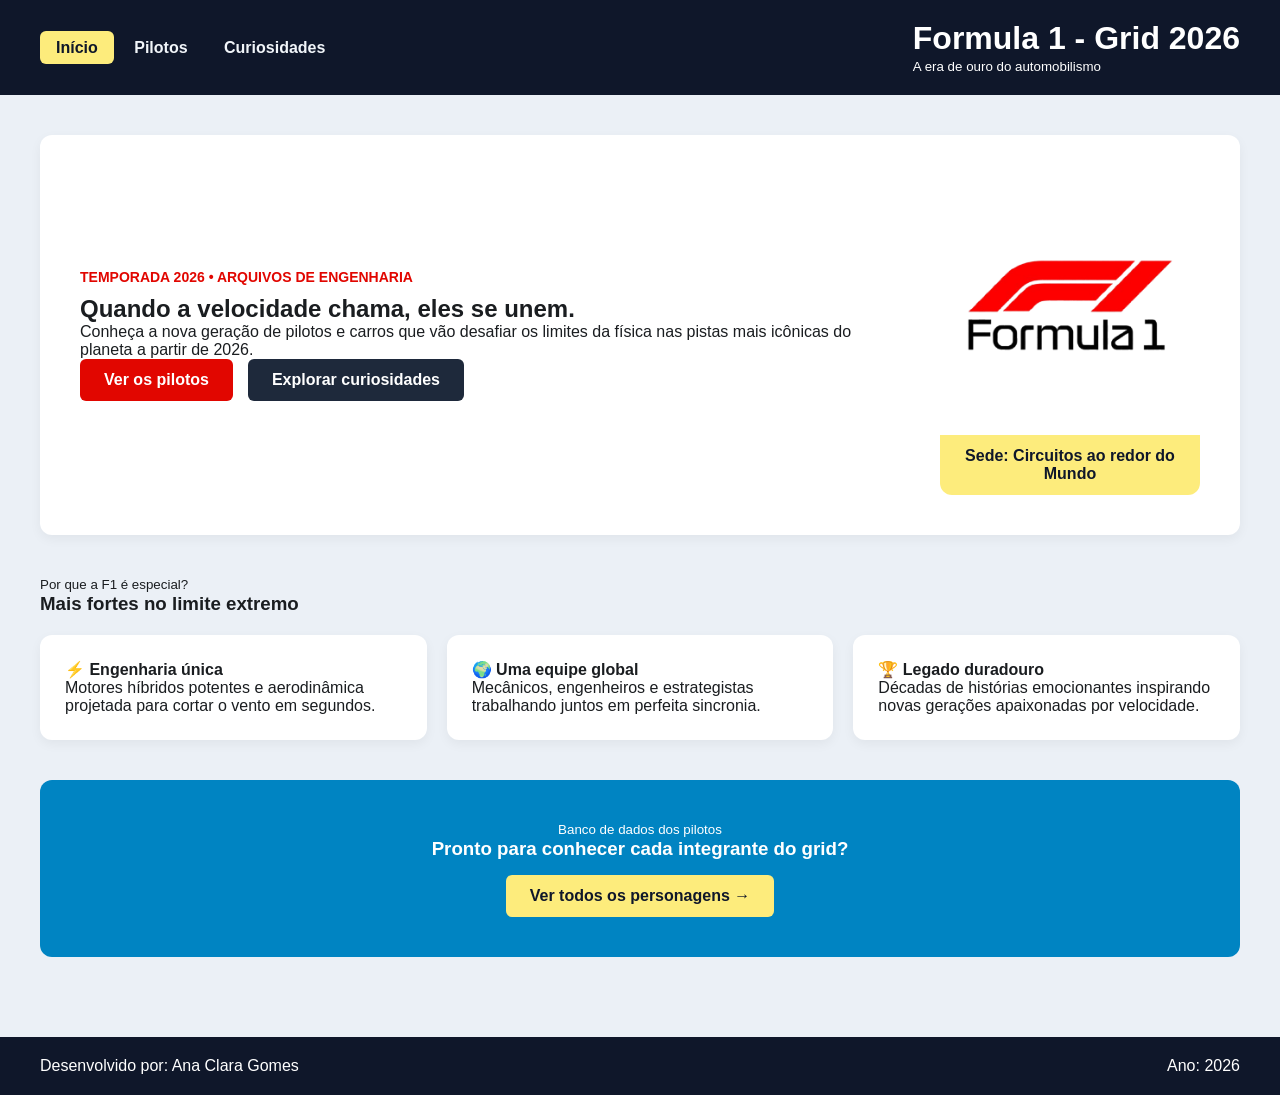
==== index.html @ 2468f674 "Add files via upload" ====
<!DOCTYPE html>
<html lang="pt-BR">
  <head>
    <meta charset="UTF-8" />
    <title>Formula 1 - Grid 2026 | Início</title>
    <!-- Usa o style.css principal da raiz do site -->
    <link rel="stylesheet" href="css/style.css" />
  </head>
  <body>
    <!-- CABEÇALHO -->
    <header id="cabecalho-principal">
        <div class="menu-links">
            <a href="index.html" class="active">Início</a>
            <a href="pages/pilotos.html">Pilotos</a>
            <a href="pages/curiosidades.html">Curiosidades</a>
        </div>
        <div class="titulo-direita">
            <h1>Formula 1 - Grid 2026</h1>
            <small>A era de ouro do automobilismo</small>
        </div>
    </header>

    <main>
        <!-- SEÇÃO HERO (Apresentação Principal) -->
        <section id="apresentacao">
            <article>
                <span class="subtitulo-topo">Temporada 2026 • Arquivos de Engenharia</span>
                <h2>Quando a velocidade chama, eles se unem.</h2>
                <p>Conheça a nova geração de pilotos e carros que vão desafiar os limites da física nas pistas mais icônicas do planeta a partir de 2026.</p>
                <div class="botoes-hero">
                    <a href="pages/pilotos.html" class="btn-principal">Ver os pilotos</a>
                    <a href="pages/curiosidades.html" class="btn-secundario">Explorar curiosidades</a>
                </div>
            </article>
            <div class="container-imagem-hero">
                <img src="assets/files/img/logo.png" alt="Carro de corrida moderno da Formula 1">
                <div class="tarjeta-amarela">Sede: Circuitos ao redor do Mundo</div>
            </div>
        </section>

        <!-- SEÇÃO DE REQUISITOS (Três Cards Brancos) -->
        <section id="detalhes-especiais">
            <div class="titulo-secao-meio">
                <small>Por que a F1 é especial?</small>
                <h3>Mais fortes no limite extremo</h3>
            </div>

            <div class="grid-tres-cards">
                <div class="card-branco">
                    <h4>⚡ Engenharia única</h4>
                    <p>Motores híbridos potentes e aerodinâmica projetada para cortar o vento em segundos.</p>
                </div>
                <div class="card-branco">
                    <h4>🌍 Uma equipe global</h4>
                    <p>Mecânicos, engenheiros e estrategistas trabalhando juntos em perfeita sincronia.</p>
                </div>
                <div class="card-branco">
                    <h4>🏆 Legado duradouro</h4>
                    <p>Décadas de histórias emocionantes inspirando novas gerações apaixonadas por velocidade.</p>
                </div>
            </div>
        </section>

        <!-- BANNER AZUL DE CHAMADA (CTA) -->
        <section id="banner-chamada">
            <small>Banco de dados dos pilotos</small>
            <h3>Pronto para conhecer cada integrante do grid?</h3>
            <a href="pages/pilotos.html" class="btn-aviso">Ver todos os personagens →</a>
        </section>
    </main>

    <!-- RODAPÉ -->
    <footer>
        <p>Desenvolvido por: Ana Clara Gomes</p>
        <p>Ano: 2026</p>
    </footer>
</body>
</html>
---- css/style.css ----
/* --- CONFIGURAÇÕES GERAIS --- */
* {
    box-sizing: border-box;
    margin: 0;
    padding: 0;
}

body {
    font-family: 'Segoe UI', Tahoma, Geneva, Verdana, sans-serif;
    background-color: rgb(235, 240, 246);
    color: #1A1D20;
}

/* --- CABEÇALHO --- */
#cabecalho-principal {
    display: flex;
    justify-content: space-between;
    align-items: center;
    background-color: #0F172A;
    color: rgb(255, 255, 255);
    padding: 20px 40px;
}

#cabecalho-principal a {
    color: rgb(241, 245, 249);
    text-decoration: none;
    font-size: 16px;
    font-weight: 600;
    padding: 8px 16px;
    border-radius: 6px;
}

#cabecalho-principal a.active {
    background-color: #fdec7c;
    color: #0F172A;
}

/* --- CONTEÚDO DA HOME --- */
main {
    padding: 40px;
}

#apresentacao {
    display: flex;
    justify-content: space-between;
    align-items: center;
    gap: 40px;
    background-color: rgb(255, 255, 255);
    padding: 40px;
    border-radius: 12px;
    margin-bottom: 40px;
    box-shadow: 0 4px 12px rgba(0, 0, 0, 0.05);
}

.subtitulo-topo {
    color: #e10600;
    font-weight: bold;
    font-size: 14px;
    text-transform: uppercase;
    display: block;
    margin-bottom: 10px;
}

.botoes-hero {
    display: flex;
    gap: 15px;
}

.btn-principal {
    background-color: #e10600;
    color: white;
    text-decoration: none;
    font-weight: bold;
    padding: 12px 24px;
    border-radius: 6px;
}

.btn-secundario {
    background-color: #1e293b;
    color: white;
    text-decoration: none;
    font-weight: bold;
    padding: 12px 24px;
    border-radius: 6px;
}

.container-imagem-hero {
    display: flex;
    flex-direction: column;
    align-items: center;
}

#apresentacao img {
    width: 100%;
    max-width: 450px;
    border-radius: 12px 12px 0 0;
}

.tarjeta-amarela {
    background-color: #fdec7c;
    color: #0F172A;
    font-weight: bold;
    padding: 12px;
    width: 100%;
    max-width: 450px;
    text-align: center;
    border-radius: 0 0 12px 12px;
}

/* --- GRID DE REQUISITOS (3 CARDS) --- */
.grid-tres-cards {
    display: flex;
    justify-content: space-between;
    gap: 20px;
    margin-top: 20px;
    margin-bottom: 40px;
}

.card-branco {
    background-color: white;
    padding: 25px;
    border-radius: 12px;
    flex: 1;
    box-shadow: 0 4px 12px rgba(0, 0, 0, 0.05);
}

/* --- BANNER AZUL DE CHAMADA --- */
#banner-chamada {
    background-color: #0084c2;
    color: white;
    text-align: center;
    padding: 40px;
    border-radius: 12px;
}

.btn-aviso {
    display: inline-block;
    background-color: #fdec7c;
    color: #0F172A;
    padding: 12px 24px;
    border-radius: 6px;
    text-decoration: none;
    font-weight: bold;
    margin-top: 15px;
}

/* --- RODAPÉ --- */
footer {
    background-color: #0F172A;
    color: white;
    padding: 20px 40px;
    display: flex;
    justify-content: space-between;
    margin-top: 40px;
}
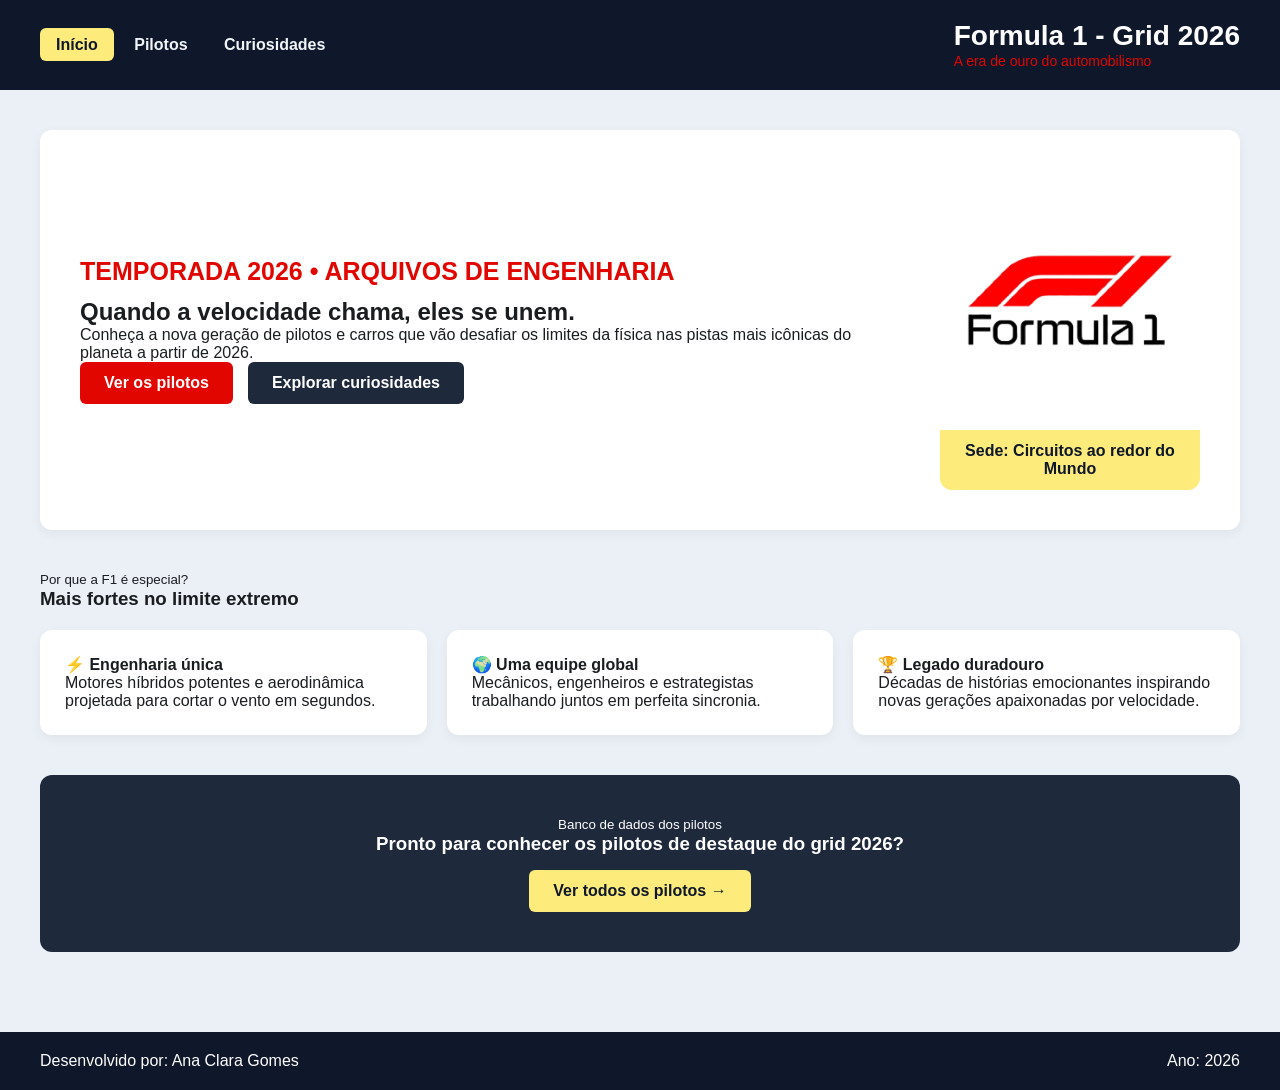
==== commit 849cfa32: "alteracoes css" ====
--- a/index.html
+++ b/index.html
@@ -64,8 +64,8 @@
         <!-- BANNER AZUL DE CHAMADA (CTA) -->
         <section id="banner-chamada">
             <small>Banco de dados dos pilotos</small>
-            <h3>Pronto para conhecer cada integrante do grid?</h3>
-            <a href="pages/pilotos.html" class="btn-aviso">Ver todos os personagens →</a>
+            <h3>Pronto para conhecer os pilotos de destaque do grid 2026?</h3>
+            <a href="pages/pilotos.html" class="btn-aviso">Ver todos os pilotos →</a>
         </section>
     </main>
 
--- a/css/style.css
+++ b/css/style.css
@@ -35,6 +35,20 @@
     color: #0F172A;
 }
 
+.titulo-grid {
+    text-align: right;
+}
+
+#cabecalho-principal h1 {
+    font-size: 28px;
+    font-weight: 900;
+}
+
+#cabecalho-principal small {
+    font-size: 14px;
+    color: #e10600;
+}
+
 /* --- CONTEÚDO DA HOME --- */
 main {
     padding: 40px;
@@ -55,10 +69,10 @@
 .subtitulo-topo {
     color: #e10600;
     font-weight: bold;
-    font-size: 14px;
+    font-size: 25px;
     text-transform: uppercase;
     display: block;
-    margin-bottom: 10px;
+    margin-bottom: 12px;
 }
 
 .botoes-hero {
@@ -88,12 +102,14 @@
     display: flex;
     flex-direction: column;
     align-items: center;
+    gap: 0;
 }
 
 #apresentacao img {
     width: 100%;
     max-width: 450px;
     border-radius: 12px 12px 0 0;
+    display: block;
 }
 
 .tarjeta-amarela {
@@ -110,6 +126,7 @@
 /* --- GRID DE REQUISITOS (3 CARDS) --- */
 .grid-tres-cards {
     display: flex;
+    font-size: 16px;
     justify-content: space-between;
     gap: 20px;
     margin-top: 20px;
@@ -126,7 +143,7 @@
 
 /* --- BANNER AZUL DE CHAMADA --- */
 #banner-chamada {
-    background-color: #0084c2;
+    background-color: #1e293b;
     color: white;
     text-align: center;
     padding: 40px;
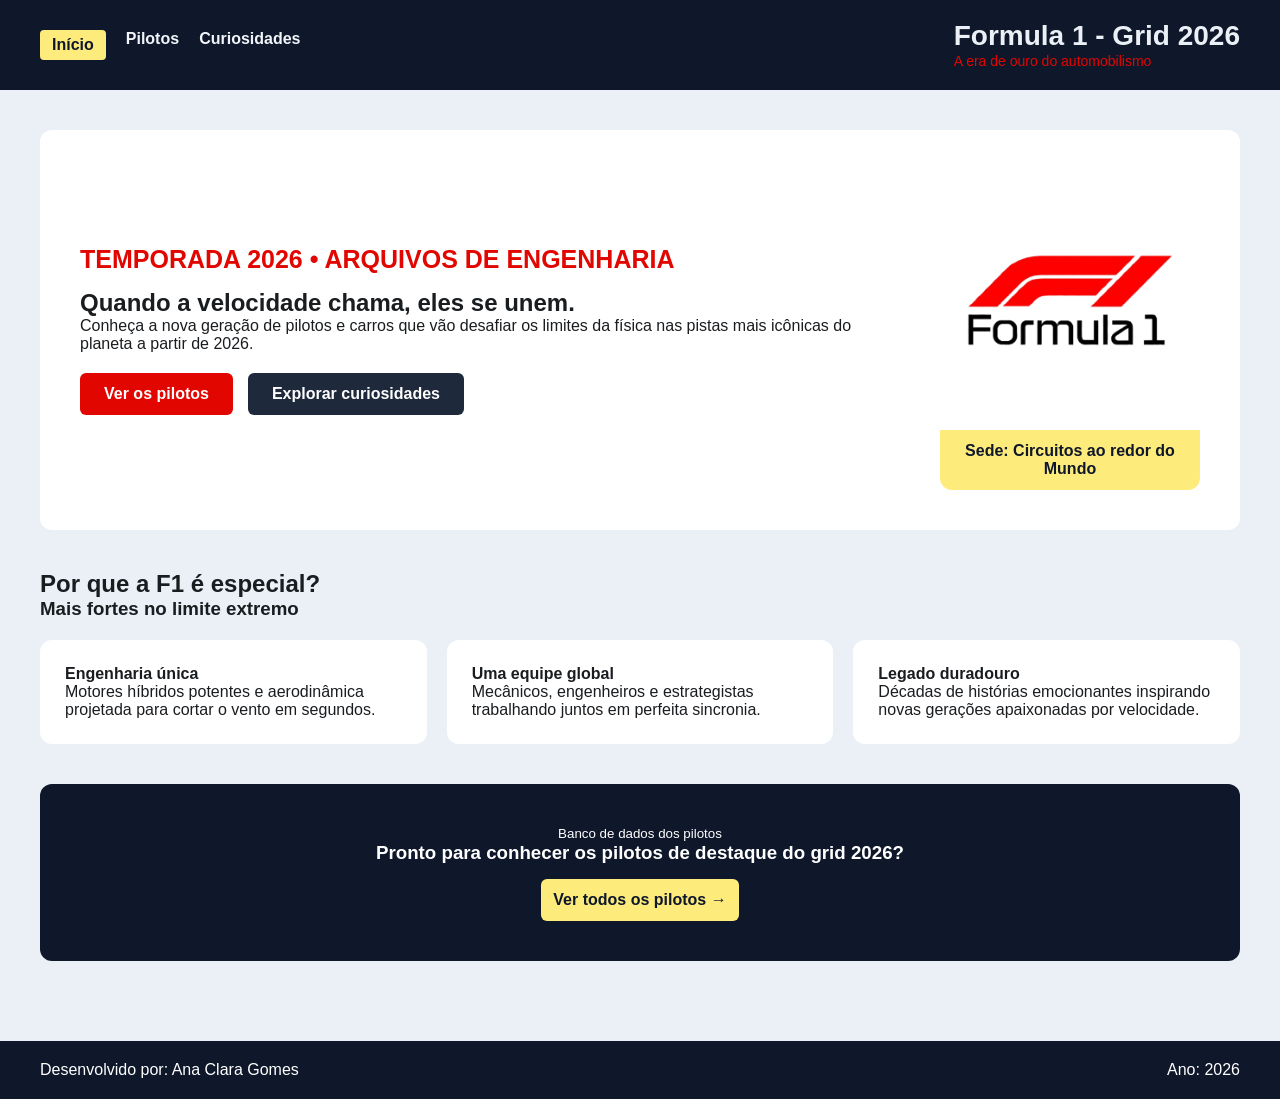
==== commit 6892d836: "arrumando o css parte 2" ====
--- a/index.html
+++ b/index.html
@@ -3,65 +3,58 @@
   <head>
     <meta charset="UTF-8" />
     <title>Formula 1 - Grid 2026 | Início</title>
-    <!-- Usa o style.css principal da raiz do site -->
     <link rel="stylesheet" href="css/style.css" />
   </head>
   <body>
-    <!-- CABEÇALHO -->
     <header id="cabecalho-principal">
-        <div class="menu-links">
+        <article class="menu-links">
             <a href="index.html" class="active">Início</a>
             <a href="pages/pilotos.html">Pilotos</a>
             <a href="pages/curiosidades.html">Curiosidades</a>
-        </div>
-        <div class="titulo-direita">
+        </article>
+        <article class="titulo-direita">
             <h1>Formula 1 - Grid 2026</h1>
             <small>A era de ouro do automobilismo</small>
-        </div>
+        </article>
     </header>
 
     <main>
-        <!-- SEÇÃO HERO (Apresentação Principal) -->
         <section id="apresentacao">
             <article>
                 <span class="subtitulo-topo">Temporada 2026 • Arquivos de Engenharia</span>
                 <h2>Quando a velocidade chama, eles se unem.</h2>
                 <p>Conheça a nova geração de pilotos e carros que vão desafiar os limites da física nas pistas mais icônicas do planeta a partir de 2026.</p>
-                <div class="botoes-hero">
+                <article class="botoes-hero">
                     <a href="pages/pilotos.html" class="btn-principal">Ver os pilotos</a>
                     <a href="pages/curiosidades.html" class="btn-secundario">Explorar curiosidades</a>
-                </div>
+                </article>
             </article>
-            <div class="container-imagem-hero">
+            <article class="container-imagem-hero">
                 <img src="assets/files/img/logo.png" alt="Carro de corrida moderno da Formula 1">
-                <div class="tarjeta-amarela">Sede: Circuitos ao redor do Mundo</div>
-            </div>
+                <article class="tarjeta-amarela">Sede: Circuitos ao redor do Mundo</article>
+            </article>
         </section>
+        <section id="detalhes-especiais">
+            <article class="titulo-secao-meio">
+                <h2>Por que a F1 é especial?</h2>
+                <h3>Mais fortes no limite extremo</h3>
+            </article>
 
-        <!-- SEÇÃO DE REQUISITOS (Três Cards Brancos) -->
-        <section id="detalhes-especiais">
-            <div class="titulo-secao-meio">
-                <small>Por que a F1 é especial?</small>
-                <h3>Mais fortes no limite extremo</h3>
-            </div>
-
-            <div class="grid-tres-cards">
-                <div class="card-branco">
-                    <h4>⚡ Engenharia única</h4>
+            <article class="grid-tres-cards">
+                <article class="card-branco">
+                    <h4>Engenharia única</h4>
                     <p>Motores híbridos potentes e aerodinâmica projetada para cortar o vento em segundos.</p>
-                </div>
-                <div class="card-branco">
-                    <h4>🌍 Uma equipe global</h4>
+                </article>
+                <article class="card-branco">
+                    <h4> Uma equipe global</h4>
                     <p>Mecânicos, engenheiros e estrategistas trabalhando juntos em perfeita sincronia.</p>
-                </div>
-                <div class="card-branco">
-                    <h4>🏆 Legado duradouro</h4>
+                </article>
+                <article class="card-branco">
+                    <h4>Legado duradouro</h4>
                     <p>Décadas de histórias emocionantes inspirando novas gerações apaixonadas por velocidade.</p>
-                </div>
-            </div>
+                </article>
+            </article>
         </section>
-
-        <!-- BANNER AZUL DE CHAMADA (CTA) -->
         <section id="banner-chamada">
             <small>Banco de dados dos pilotos</small>
             <h3>Pronto para conhecer os pilotos de destaque do grid 2026?</h3>
@@ -69,7 +62,6 @@
         </section>
     </main>
 
-    <!-- RODAPÉ -->
     <footer>
         <p>Desenvolvido por: Ana Clara Gomes</p>
         <p>Ano: 2026</p>
--- a/css/style.css
+++ b/css/style.css
@@ -1,172 +1,176 @@
-/* --- CONFIGURAÇÕES GERAIS --- */
-* {
-    box-sizing: border-box;
-    margin: 0;
-    padding: 0;
-}
-
-body {
-    font-family: 'Segoe UI', Tahoma, Geneva, Verdana, sans-serif;
-    background-color: rgb(235, 240, 246);
-    color: #1A1D20;
-}
-
-/* --- CABEÇALHO --- */
-#cabecalho-principal {
-    display: flex;
-    justify-content: space-between;
-    align-items: center;
-    background-color: #0F172A;
-    color: rgb(255, 255, 255);
-    padding: 20px 40px;
-}
-
-#cabecalho-principal a {
-    color: rgb(241, 245, 249);
-    text-decoration: none;
-    font-size: 16px;
-    font-weight: 600;
-    padding: 8px 16px;
-    border-radius: 6px;
-}
-
-#cabecalho-principal a.active {
-    background-color: #fdec7c;
-    color: #0F172A;
-}
-
-.titulo-grid {
-    text-align: right;
-}
-
-#cabecalho-principal h1 {
-    font-size: 28px;
-    font-weight: 900;
-}
-
-#cabecalho-principal small {
-    font-size: 14px;
-    color: #e10600;
-}
-
-/* --- CONTEÚDO DA HOME --- */
-main {
-    padding: 40px;
-}
-
-#apresentacao {
-    display: flex;
-    justify-content: space-between;
-    align-items: center;
-    gap: 40px;
-    background-color: rgb(255, 255, 255);
-    padding: 40px;
-    border-radius: 12px;
-    margin-bottom: 40px;
-    box-shadow: 0 4px 12px rgba(0, 0, 0, 0.05);
-}
-
-.subtitulo-topo {
-    color: #e10600;
-    font-weight: bold;
-    font-size: 25px;
-    text-transform: uppercase;
-    display: block;
-    margin-bottom: 12px;
-}
-
-.botoes-hero {
-    display: flex;
-    gap: 15px;
-}
-
-.btn-principal {
-    background-color: #e10600;
-    color: white;
-    text-decoration: none;
-    font-weight: bold;
-    padding: 12px 24px;
-    border-radius: 6px;
-}
-
-.btn-secundario {
-    background-color: #1e293b;
-    color: white;
-    text-decoration: none;
-    font-weight: bold;
-    padding: 12px 24px;
-    border-radius: 6px;
-}
-
-.container-imagem-hero {
-    display: flex;
-    flex-direction: column;
-    align-items: center;
-    gap: 0;
-}
-
-#apresentacao img {
-    width: 100%;
-    max-width: 450px;
-    border-radius: 12px 12px 0 0;
-    display: block;
-}
-
-.tarjeta-amarela {
-    background-color: #fdec7c;
-    color: #0F172A;
-    font-weight: bold;
-    padding: 12px;
-    width: 100%;
-    max-width: 450px;
-    text-align: center;
-    border-radius: 0 0 12px 12px;
-}
-
-/* --- GRID DE REQUISITOS (3 CARDS) --- */
-.grid-tres-cards {
-    display: flex;
-    font-size: 16px;
-    justify-content: space-between;
-    gap: 20px;
-    margin-top: 20px;
-    margin-bottom: 40px;
-}
-
-.card-branco {
-    background-color: white;
-    padding: 25px;
-    border-radius: 12px;
-    flex: 1;
-    box-shadow: 0 4px 12px rgba(0, 0, 0, 0.05);
-}
-
-/* --- BANNER AZUL DE CHAMADA --- */
-#banner-chamada {
-    background-color: #1e293b;
-    color: white;
-    text-align: center;
-    padding: 40px;
-    border-radius: 12px;
-}
-
-.btn-aviso {
-    display: inline-block;
-    background-color: #fdec7c;
-    color: #0F172A;
-    padding: 12px 24px;
-    border-radius: 6px;
-    text-decoration: none;
-    font-weight: bold;
-    margin-top: 15px;
-}
-
-/* --- RODAPÉ --- */
-footer {
-    background-color: #0F172A;
-    color: white;
-    padding: 20px 40px;
-    display: flex;
-    justify-content: space-between;
-    margin-top: 40px;
-}
+ *{
+    box-sizing: border-box;
+    margin: 0;
+    padding: 0;
+}
+
+body {
+    font-family: sans-serif;
+    background-color: rgb(235, 240, 246);
+    color: #1A1D20;
+}
+
+#cabecalho-principal {
+    display: flex;
+    justify-content: space-between;
+    align-items: center;
+    background-color: #0F172A;
+    color: rgb(235, 240, 246);
+    padding: 20px 40px;
+}
+
+.menu-links {
+    gap: 20px;
+    display: flex;
+    gap: 20px;
+}
+
+#cabecalho-principal a {
+    font-size: 16px;
+    font-weight: 600;
+    color: rgb(241, 245, 249);
+    text-decoration: none;
+}
+
+#cabecalho-principal a.active {
+    background-color: #fdec7c;
+    color: #0F172A;
+    padding: 6px 12px;
+    border-radius: 4px;
+}
+
+.titulo-grid {
+    text-align: right;
+}
+
+#cabecalho-principal h1 {
+    font-size: 28px;
+    font-weight: 900;
+}
+
+#cabecalho-principal small {
+    font-size: 14px;
+    color: #e10600;
+}
+
+main {
+    padding: 40px;
+}
+
+#apresentacao {
+    display: flex;
+    justify-content: space-between;
+    align-items: center;
+    gap: 40px;
+    background-color: rgb(255, 255, 255);
+    padding: 40px;
+    border-radius: 12px;
+    margin-bottom: 40px;
+}
+
+.subtitulo-topo {
+    color: #e10600;
+    font-weight: bold;
+    font-size: 25px;
+    text-transform: uppercase;
+    display: block;
+    margin-bottom: 15px;
+}
+
+.botoes-hero {
+    display: flex;
+    gap: 15px;
+    margin-top: 20px;
+}
+
+.btn-principal {
+    background-color: #e10600;
+    color: white;
+    text-decoration: none;
+    font-weight: bold;
+    padding: 12px 24px;
+    border-radius: 6px;
+}
+
+.btn-secundario {
+    background-color: #1e293b;
+    color: white;
+    text-decoration: none;
+    font-weight: bold;
+    padding: 12px 24px;
+    border-radius: 6px;
+}
+
+.container-imagem-hero {
+    display: flex;
+    flex-direction: column;
+    align-items: center;
+}
+
+#apresentacao img {
+    width: 100%;
+    max-width: 450px;
+    border-radius: 12px 12px 0 0;
+    display: block;
+}
+
+.tarjeta-amarela {
+    background-color: #fdec7c;
+    color: #0F172A;
+    font-weight: bold;
+    padding: 12px;
+    width: 100%;
+    max-width: 450px;
+    text-align: center;
+    border-radius: 0 0 12px 12px;
+}
+
+.detalhes-especiais h2 {
+    display: flex;
+    flex-direction: column;
+    gap: 20px;
+    margin-bottom: 40px;
+}
+
+.grid-tres-cards {
+    display: flex;
+    justify-content: space-between;
+    gap: 20px;
+    margin-top: 20px;
+    margin-bottom: 40px;
+}
+
+.card-branco {
+    background-color: white;
+    padding: 25px;
+    border-radius: 12px;
+    flex: 1;
+}
+
+#banner-chamada {
+    background-color: #0F172A;
+    color: white;
+    text-align: center;
+    padding: 40px;
+    border-radius: 12px;
+}
+
+.btn-aviso {
+    display: inline-block;
+    background-color: #fdec7c;
+    color: #0F172A;
+    padding: 12px;
+    border-radius: 6px;
+    text-decoration: none;
+    font-weight: bold;
+    margin-top: 15px;
+}
+
+footer {
+    background-color: #0F172A;
+    color: white;
+    padding: 20px 40px;
+    display: flex;
+    justify-content: space-between;
+    margin-top: 40px;
+}
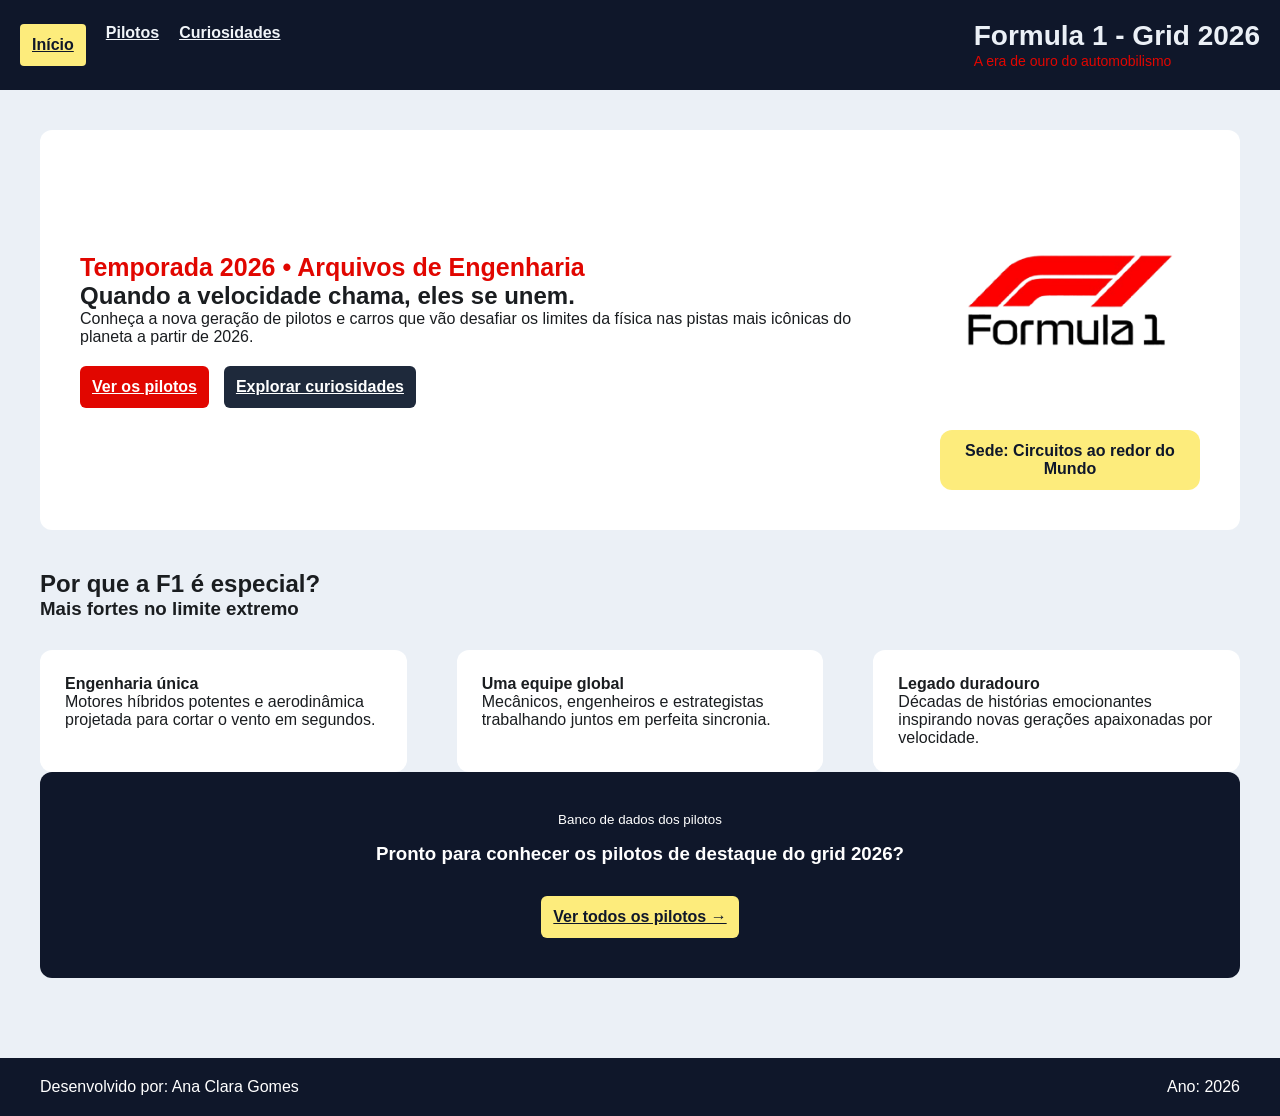
==== commit e771fc7b: "feat:modificando css e html da pagina inicial" ====
--- a/index.html
+++ b/index.html
@@ -24,18 +24,18 @@
                 <span class="subtitulo-topo">Temporada 2026 • Arquivos de Engenharia</span>
                 <h2>Quando a velocidade chama, eles se unem.</h2>
                 <p>Conheça a nova geração de pilotos e carros que vão desafiar os limites da física nas pistas mais icônicas do planeta a partir de 2026.</p>
-                <article class="botoes-hero">
+                <article class="botoes-interativos">
                     <a href="pages/pilotos.html" class="btn-principal">Ver os pilotos</a>
                     <a href="pages/curiosidades.html" class="btn-secundario">Explorar curiosidades</a>
                 </article>
             </article>
-            <article class="container-imagem-hero">
+            <article class="container-imagem-logo">
                 <img src="assets/files/img/logo.png" alt="Carro de corrida moderno da Formula 1">
                 <article class="tarjeta-amarela">Sede: Circuitos ao redor do Mundo</article>
             </article>
         </section>
         <section id="detalhes-especiais">
-            <article class="titulo-secao-meio">
+            <article class="titulo-meio">
                 <h2>Por que a F1 é especial?</h2>
                 <h3>Mais fortes no limite extremo</h3>
             </article>
@@ -67,4 +67,4 @@
         <p>Ano: 2026</p>
     </footer>
 </body>
-</html>
+</html>
--- a/css/style.css
+++ b/css/style.css
@@ -1,4 +1,4 @@
- *{
+*{
     box-sizing: border-box;
     margin: 0;
     padding: 0;
@@ -16,36 +16,35 @@
     align-items: center;
     background-color: #0F172A;
     color: rgb(235, 240, 246);
-    padding: 20px 40px;
+    padding: 20px;
 }
 
 .menu-links {
-    gap: 20px;
     display: flex;
     gap: 20px;
 }
 
 #cabecalho-principal a {
     font-size: 16px;
-    font-weight: 600;
+    font-weight: bold;
     color: rgb(241, 245, 249);
-    text-decoration: none;
 }
 
 #cabecalho-principal a.active {
     background-color: #fdec7c;
     color: #0F172A;
-    padding: 6px 12px;
+    padding:12px;
     border-radius: 4px;
 }
 
 .titulo-grid {
-    text-align: right;
+    display: flex;
+    justify-content: flex;
 }
 
 #cabecalho-principal h1 {
     font-size: 28px;
-    font-weight: 900;
+    font-weight: bold;
 }
 
 #cabecalho-principal small {
@@ -55,6 +54,7 @@
 
 main {
     padding: 40px;
+    gap: 40px;
 }
 
 #apresentacao {
@@ -72,12 +72,10 @@
     color: #e10600;
     font-weight: bold;
     font-size: 25px;
-    text-transform: uppercase;
     display: block;
-    margin-bottom: 15px;
 }
 
-.botoes-hero {
+.botoes-interativos {
     display: flex;
     gap: 15px;
     margin-top: 20px;
@@ -86,22 +84,20 @@
 .btn-principal {
     background-color: #e10600;
     color: white;
-    text-decoration: none;
     font-weight: bold;
-    padding: 12px 24px;
+    padding: 12px;
     border-radius: 6px;
 }
 
 .btn-secundario {
     background-color: #1e293b;
     color: white;
-    text-decoration: none;
     font-weight: bold;
-    padding: 12px 24px;
+    padding: 12px;
     border-radius: 6px;
 }
 
-.container-imagem-hero {
+.container-imagem-logo {
     display: flex;
     flex-direction: column;
     align-items: center;
@@ -109,8 +105,7 @@
 
 #apresentacao img {
     width: 100%;
-    max-width: 450px;
-    border-radius: 12px 12px 0 0;
+    border-radius: 12px;
     display: block;
 }
 
@@ -120,24 +115,21 @@
     font-weight: bold;
     padding: 12px;
     width: 100%;
-    max-width: 450px;
     text-align: center;
-    border-radius: 0 0 12px 12px;
+    border-radius:12px;
 }
 
 .detalhes-especiais h2 {
     display: flex;
     flex-direction: column;
-    gap: 20px;
-    margin-bottom: 40px;
+    gap: 60px;
 }
 
 .grid-tres-cards {
     display: flex;
     justify-content: space-between;
-    gap: 20px;
-    margin-top: 20px;
-    margin-bottom: 40px;
+    gap: 50px;
+    margin-top: 30px;
 }
 
 .card-branco {
@@ -150,18 +142,20 @@
 #banner-chamada {
     background-color: #0F172A;
     color: white;
-    text-align: center;
+    flex-direction: column;
+    display: flex;
+    align-items: center;
+    justify-content: center;
     padding: 40px;
+    gap: 16px;
     border-radius: 12px;
 }
 
 .btn-aviso {
-    display: inline-block;
     background-color: #fdec7c;
     color: #0F172A;
     padding: 12px;
     border-radius: 6px;
-    text-decoration: none;
     font-weight: bold;
     margin-top: 15px;
 }
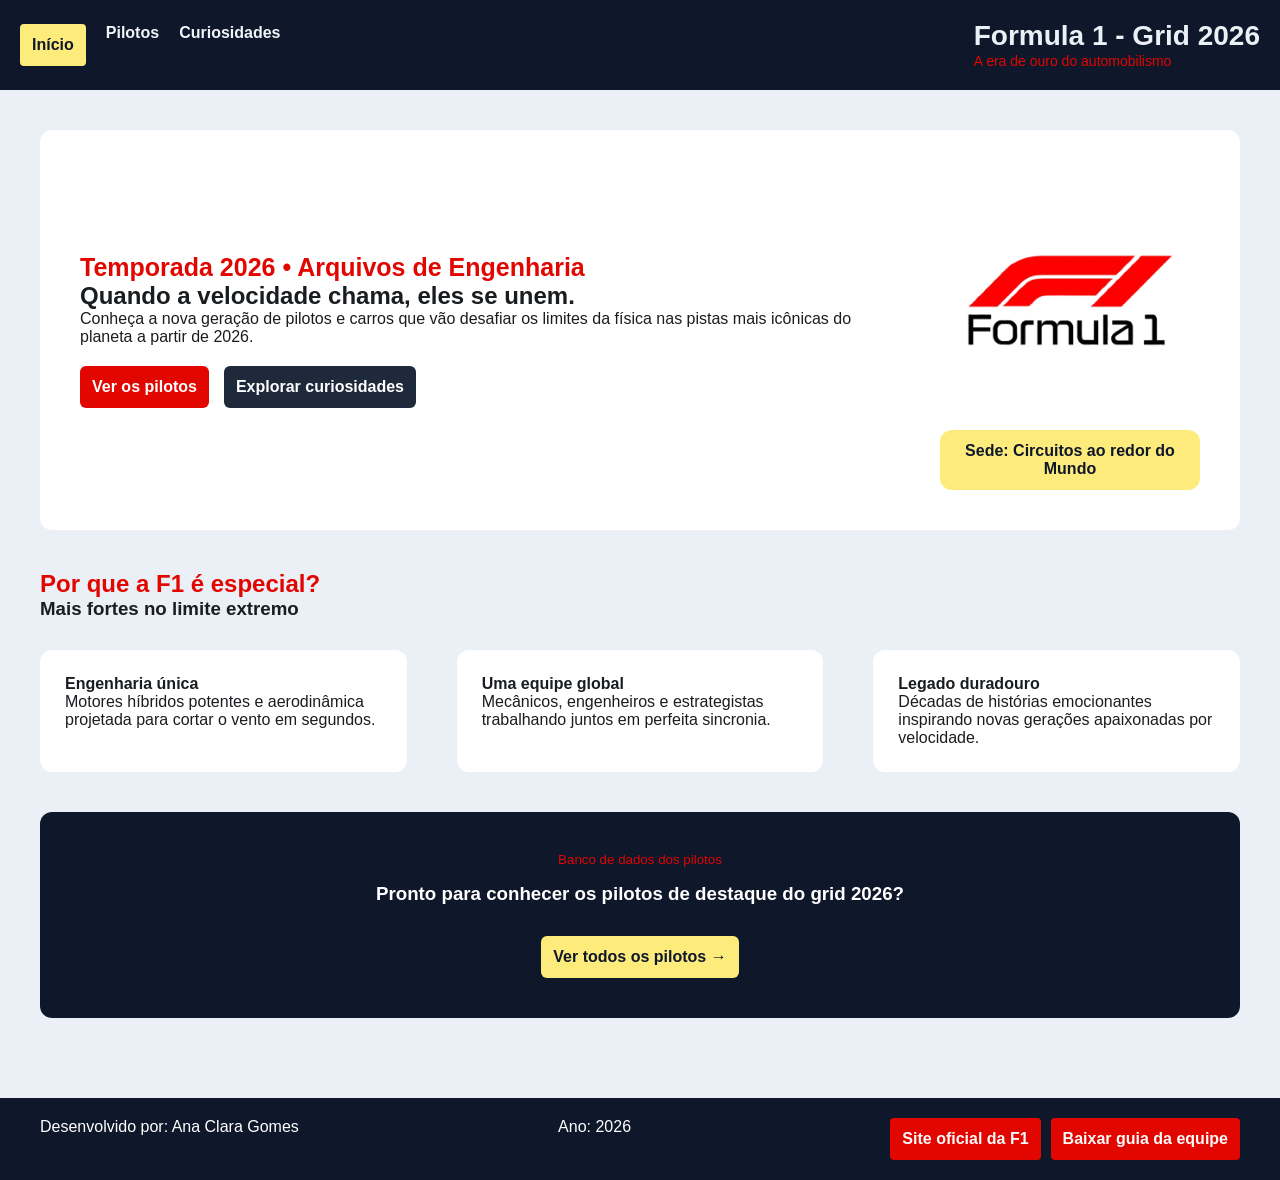
==== commit 4d3b33b1: "feat: fazendo os botoes do footer e arrumando o css" ====
--- a/index.html
+++ b/index.html
@@ -65,6 +65,11 @@
     <footer>
         <p>Desenvolvido por: Ana Clara Gomes</p>
         <p>Ano: 2026</p>
+
+        <section id="botoes-footer">
+            <a href="https://www.formula1.com/en/page/what-is-f1" target="_blank" rel="noreferrer">Site oficial da F1 </a>
+            <a href="assets/arquivo/curiosidades.pdf" download>Baixar guia da equipe</a>
+        </section>
     </footer>
 </body>
-</html>+</html>
--- a/css/style.css
+++ b/css/style.css
@@ -22,6 +22,10 @@
 .menu-links {
     display: flex;
     gap: 20px;
+}
+
+.menu-links a {
+    text-decoration: none;
 }
 
 #cabecalho-principal a {
@@ -79,6 +83,7 @@
     display: flex;
     gap: 15px;
     margin-top: 20px;
+    text-decoration: none;
 }
 
 .btn-principal {
@@ -87,6 +92,7 @@
     font-weight: bold;
     padding: 12px;
     border-radius: 6px;
+    text-decoration: none;
 }
 
 .btn-secundario {
@@ -95,6 +101,7 @@
     font-weight: bold;
     padding: 12px;
     border-radius: 6px;
+    text-decoration: none;
 }
 
 .container-imagem-logo {
@@ -119,10 +126,11 @@
     border-radius:12px;
 }
 
-.detalhes-especiais h2 {
+#detalhes-especiais h2 {
     display: flex;
     flex-direction: column;
     gap: 60px;
+    color:#e10600
 }
 
 .grid-tres-cards {
@@ -149,6 +157,19 @@
     padding: 40px;
     gap: 16px;
     border-radius: 12px;
+    margin-top: 40px;
+}
+
+#banner-chamada a {
+    text-decoration: none;
+}
+
+#banner-chamada h3 {
+    text-align: center;
+}
+
+#banner-chamada small {
+    color:#e10600
 }
 
 .btn-aviso {
@@ -168,3 +189,17 @@
     justify-content: space-between;
     margin-top: 40px;
 }
+
+#botoes-footer {
+    display: flex;
+    gap: 10px;
+}
+
+#botoes-footer a {
+    text-decoration: none;
+    background-color: #e10600;
+    color: #fafafa;
+    padding: 12px;
+    border-radius: 4px;
+    font-weight: bold;
+}
